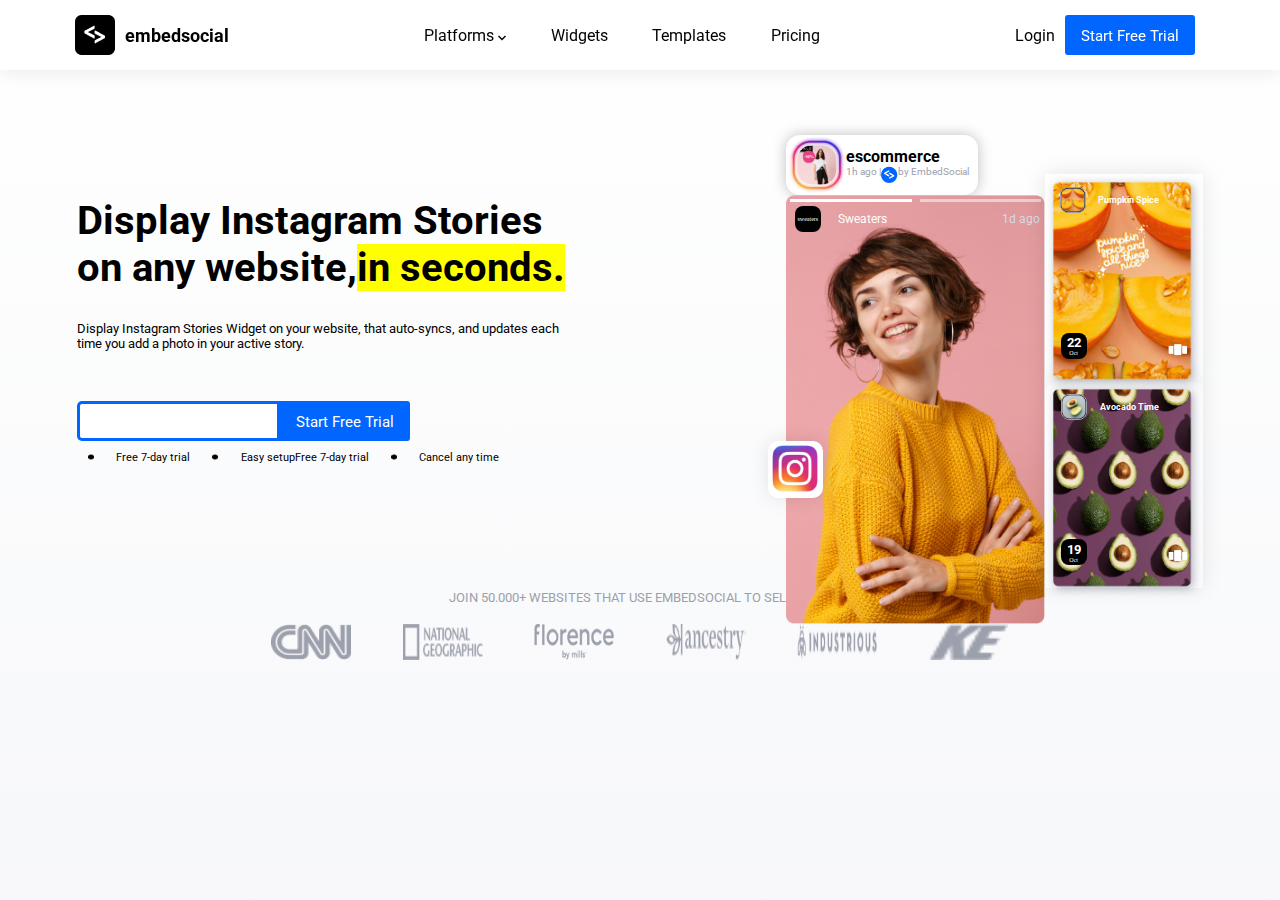
==== index.html @ 0c696ae3 "[200~" ====
<!DOCTYPE html>
<html lang="en">

<head>
    <meta charset="UTF-8">
    <meta name="viewport" content="width=device-width, initial-scale=1.0">
    <title>Figma_Task1</title>
    <!-- Fonts -->
    <link rel="preconnect" href="https://fonts.googleapis.com">
    <link rel="preconnect" href="https://fonts.gstatic.com" crossorigin>
    <link href="https://fonts.googleapis.com/css2?family=Roboto:wght@400;900&display=swap" rel="stylesheet">

    <!--  -->
    <link rel="stylesheet" href="https://cdnjs.cloudflare.com/ajax/libs/font-awesome/6.4.2/css/all.min.css"
        integrity="sha512-z3gLpd7yknf1YoNbCzqRKc4qyor8gaKU1qmn+CShxbuBusANI9QpRohGBreCFkKxLhei6S9CQXFEbbKuqLg0DA=="
        crossorigin="anonymous" referrerpolicy="no-referrer" />
    <link rel="stylesheet" href="style.css">
</head>

<body>

    <!-- Header start -->
    <nav>
        <div class="logo">
            <img src="./assets//images/headerLogo.png" alt="logo">
            <b>embedsocial</b>
        </div>
        <div class="tabs">
            <a href="">Platforms <img src="./assets/images/arrow.png" alt=""></a>
            <a href="">Widgets</a>
            <a href="">Templates</a>
            <a href="">Pricing</a>
        </div>

        <div class="btns">
            <a href="">Login</a>
            <button class="blueBtn">Start Free Trial</button>
            <i class="fa fa-bars"></i>
        </div>

    </nav>
    <!-- Header end -->

    <!-- Home Section start -->


    <div class="home">

        <div class="homeC1 HeaderSpace">

        </div>
        <div class="homeC2">

            <div class="item1">

                <h1>Display Instagram Stories <br> on any website,<span style="background: yellow;">in seconds.</span>
                </h1>
                <p>Display Instagram Stories Widget on your website, that auto-syncs, and updates each time you add a
                    photo in your active story. </p>
                <div class="input">
                    <input type="search">
                    <button class="blueBtn" style="margin: 0;">Start Free Trial</button>
                    <div class="list">

                        <img src="./assets/images/dot.png" alt="">
                        <p>Free 7-day trial</p>
                        <img src="./assets/images/dot.png" alt="">
                        <p>Easy setupFree 7-day trial</p>
                        <img src="./assets/images/dot.png" alt="">
                        <p>Cancel any time</p>
                    </div>
                </div>

            </div>

            <div class="item2">
                <div class="item2-1">

                    <div class="popup">
                        <img class="img1" src="./assets/images/frame.png" alt="">
                        <img class="img2" src="./assets/images/dp.png" alt="">
                        <div>
                            <b>escommerce</b>
                            <span class="popu-text">1h ago | <img src="./assets/images/-logo.png" alt=""> by
                                EmbedSocial</span>
                        </div>
                    </div>
                    <div class="profile">
                        <img src="./assets/images/profile.png" alt="" width="100%">
                        <span class="insta"> <img src="./assets/images/insta.png" alt=""></span>
                        <span class="status1"></span>
                        <span class="status2"></span>
                        <div class="profLogo">
                            <span class="profLogo1">sweaters</span>
                            <p class="profLogo2">Sweaters</p>

                        </div>
                        <p class="statusTime">1d ago</p>
                    </div>
                </div>

                <div class="item2-2">
                    <div class="card card1">
                        <img src="./assets/images/card1.png" alt="" width="100%">
                        <div class="cardLogo">
                            <img src="./assets/images/cardTile1.png" class="cardLogo1">
                            <b class="cardLogo2">Pumpkin Spice</b>
                        </div>
                        <img class="card-icon" src="./assets/images/card-icon.png" alt="ytytyty">
                        <span class="profLogo1 pfl1"><div>22 </div>Oct</span>

                    </div>

                    <div class="card card2 ">
                        <img src="./assets/images/card2.png" alt="" width="100%">
                          <div class="cardLogo">
                            <img src="./assets/images/cardTile2.png" class="cardLogo1">
                            <b class="cardLogo2">Avocado Time</b>
                        </div>
                        <img class="card-icon" src="./assets/images/card-icon.png" alt="ytytyty">
                        <span class="profLogo1 pfl1"><div>19 </div>Oct</span>

                    </div>

                   
                </div>

            </div>
        </div>
        <div class="homeC3">
            <p>Join 50.000+ websites that use EmbedSocial to sell more</p>
            <div class="logos">
                <img src="./assets/images/Hlogo1.png" alt="" class="smImg">
                <img src="./assets/images/Hlogo2.png" alt="">
                <img src="./assets/images/Hlogo3.png" alt="">
                <img src="./assets/images/Hlogo4.png" alt="">
                <img src="./assets/images/Hlogo5.png" alt="">
                <img src="./assets/images/Hlogo6.png" alt="" class="smImg">

            </div>

        </div>
    </div>


    <!-- Home Section end -->
    <script src="index.js"></script>
</body>

</html>
---- style.css ----
* {
    margin: 0;
    padding: 0;
    box-sizing: border-box;
    transition: .5s ease-in;
    text-decoration: none;
    font-family: 'Roboto';
}

button {
    border: none;
    outline: none;
    cursor: pointer;
}

a {
    color: #000;
    font-family: "Roboto";
}

i {
    cursor: pointer;
}

.blueBtn {
    margin: 0 10px 0 10px;
    height: 40px;
    padding: 12px 16px;
    font-size: 15px;
    border-radius: 3px;
    background: #06F;
    color: #FFF;
}

/* Header start */

nav {
    position: fixed;
    right: 0;
    left: 0;
    top: 0;
    height: 70px;
    background: #FFF;
    box-shadow: 0px 0px 20px 0px rgba(0, 0, 0, 0.10);
    display: flex;
    justify-content: space-around;
    align-items: center;
}

.logo,
.btns {
    display: flex;
    align-items: center;
}

.logo b {
    margin-left: 10px;
    /* font-family: 'Roboto'; */
    font-size: 18px;
}

.tabs {
    display: flex;
    flex-basis: 38%;
    justify-content: space-evenly;
    align-items: center;
}

nav a:hover {
    border-bottom: 1.5px solid #06F;
}


.btns i {
    display: none;
}

/* Header end  */


/* Home Section start */
.home {

    height: 100vh;
    background: linear-gradient(180deg, rgba(214, 218, 228, 0.00) 0%, rgba(214, 218, 228, 0.20) 100%);
    display: grid;
    grid-template-columns: 88%;
    /* grid-template-rows: 9% 65% 12%; */

    grid-template-rows: 90px 400px 90px;
    justify-content: center;
    gap: 5%;
}

.homeC2 {
    /* border: 1px solid rgb(82, 21, 21); */
    display: grid;
    grid-template-columns: 55% 37%;
    justify-content: space-between;

}

.item1 {
    display: flex;
    flex-direction: column;
    gap: 50px;
    padding-top: 10%;
    /* text-align:justify; */
}

.item1 h1 {
    font-size: 40px;
}

.item1>p {
    font-size: small;
    width: 82%;
    margin-top: -20px;
}

.input {
    display: flex;
    justify-content: flex-start;
    flex-wrap: wrap;
}

.input button {
    border-radius: 0 3px 3px 0;
}

.item1 input {
    border-radius: 5px 0px 0px 5px;
    border: 3px solid #06F;
    height: 40px;
    padding: 5px 10px;
    margin-bottom: 10px;
    outline: none;
    /* padding: 16px 117px 16px 13px; */

}

.list {
    display: flex;
    justify-content: space-around;
    align-items: center;
    font-size: 11px;
    width: 70%;
}

.list img {
    width: 6px;
    height: 6px;
}

.item2 {
    /* background: lightpink; */
    display: flex;
    justify-content: space-between;
}

.item2-1 {
    width: 62%;
    /* border:1px solid #000; */
    display: flex;
    flex-direction: column;
    justify-content: space-around;
}

.popup {
    padding: 2px 39px 2px 2px;
    width: 192px;
    height: 60px;
    border-radius: 14px;
    background: #FFF;
    box-shadow: 0px 0px 13.44088077545166px 0px rgba(0, 0, 0, 0.25);
    display: flex;
    align-items: center;

}


.img1 {
    position: relative;
    height: 58px;
}

.img2 {
    position: absolute;
    height: 40px;
    padding-left: 9px;
}

.popu-text {
    color: #9CA0AC;
    font-size: 10px;
    display: flex;
    width: 130px;
}

.profile {
    width: 100%;
    position: relative;

}

.insta {
    width: 55px;
    padding: 4px 2px 2px 4px;
    position: absolute;
    right: 86%;
    bottom: 30%;
    border-radius: 10px;
    background: #FFF;
    box-shadow: 0px 0px 20px 0px rgba(0, 0, 0, 0.10);
}

.insta img {
    width: 95%;
}

.status1,
.status2 {
    position: absolute;
    width: 47%;
    height: 2.5px;
    top: 1%;
}

.status1 {
    background: #FFF;
    left: 1.5%;
}

.status2 {
    background: rgba(255, 255, 255, 0.50);
    right: 1.5%;
}

.profLogo,
.cardLogo {
    display: flex;
    justify-content: space-around;
    align-items: center;
    width: 42%;
    position: absolute;
    top: 2.5%;
}

.profLogo1,
.cardLogo1 {
    width: 26px;
    height: 26px;
    border-radius: 8px;
    background: #000;
    color: #FFF;
    font-family: Abril Fatface;
    font-size: 6px;
    display: flex;
    align-items: center;
    justify-content: center;

}

.profLogo2,
.cardLogo2 {
    color: #FFF;
    font-size: 12px;
}

.statusTime {
    color: #D6DAE4;
    position: absolute;
    top: 4%;
    right: 2%;
    font-size: 12px;
}

.item2-2 {
    /* background: #dae1f5; */
    height: 100%;
    width: 38%;
    display: flex;
    flex-direction: column;
    justify-content:center;
 /* background: #dae1f5; */
 /* width: 100%;
 display: grid;
 justify-items: right;
 grid-template-rows: 45% 50%;
 grid-template-columns: 100%;
 gap: 3%; */
}

.card {
    height: 86%;
    /* width: 94%;
    height: 90%; */
 
    height: 42%;
    position: relative;
    z-index: 0;
    box-shadow: 0px 0px 20px 0px rgba(0, 0, 0, 0.10);
    /* background-color: #06F; */

/* box-shadow:3px 3px 13px 0px rgba(156, 160, 172, 0.80); */
}
.card1{
    /* align-self: flex-end; */
    /* background: url("./assets/images/card1.png") no-repeat; */

}
.card2{
    /* align-self: flex-start;
    background: lightgrey url("./assets/images/card2.png") no-repeat;
 */
}
.cardLogo {
    position: absolute;
    left: 6%;
    top: 6%;
    width: 70%;
    /* background-color: #06F; */
    ;
}

.cardLogo1 {

    border: 1px solid #9CA0AC;


}

.cardLogo2 {
    font-size: 8.5px;

}

.card-icon,.pfl1 {
    position: absolute;
    bottom: 11%;
    right: 10%;
    z-index: 1;
}
.pfl1{
    left: 10%;
    flex-direction: column;
}
.pfl1 div{
    font-size: 12.5px;
    font-weight: bold;

}
.homeC3 {
    display: flex;
    flex-direction: column;
    justify-content: space-around;
    align-items: center;
    font-size: small;
    text-transform: uppercase;
    color: #9CA0AC;
    /* border: 1px solid hotpink; */
}

.logos {
    display: flex;
    justify-content: space-around;
    width: 70%;
}

.logos img {
    width: 80px;
    height: 36px;
}


/* Home Section end */







/* Responsiveness */
@media (max-width: 800px) {
    .btns i {
        display: block;
        font-size: 26px;
    }

    .tabs {
        display: none;
    }

    .tabs.active {
        display: flex;
        background: #FFF;
        flex-direction: column;
        height: 280px;
        width: 150px;
        box-shadow: 0px 0px 20px 0px rgba(0, 0, 0, 0.10);
        position: absolute;
        right: 14%;
        top: 80px;
    }

    .tabs a {
        padding-bottom: 5px;
    }

    .homeC3 {
        font-size: 12px;
    }

    .logos {
        width: 90%;
    }

    .logos img {
        width: 50px;
        height: 30px;
    }

    .item1 h1 {
        font-size: 30px;
    }
    .home {

        /* height: 100vh; */
        /* grid-template-rows: 9% 65% 12%;    */
             /* grid-template-rows: 9% 65% 65% 15%; */

        /* justify-content: center;
        gap: 5%; */
    }
    
    .homeC2 {
        /* grid-template-columns: 600px; */
    
        /* justify-content: space-between; */
    
    }
    
    
}

@media (max-width: 500px) {
    .blueBtn {
        display: none;
    }

    .btns a {
        margin-right: 10px;
    }

    .logos .smImg {
        width: 25px;
    }

    /* .logos img {
       
        width: 30px;
    height: 30px;
    } */
}
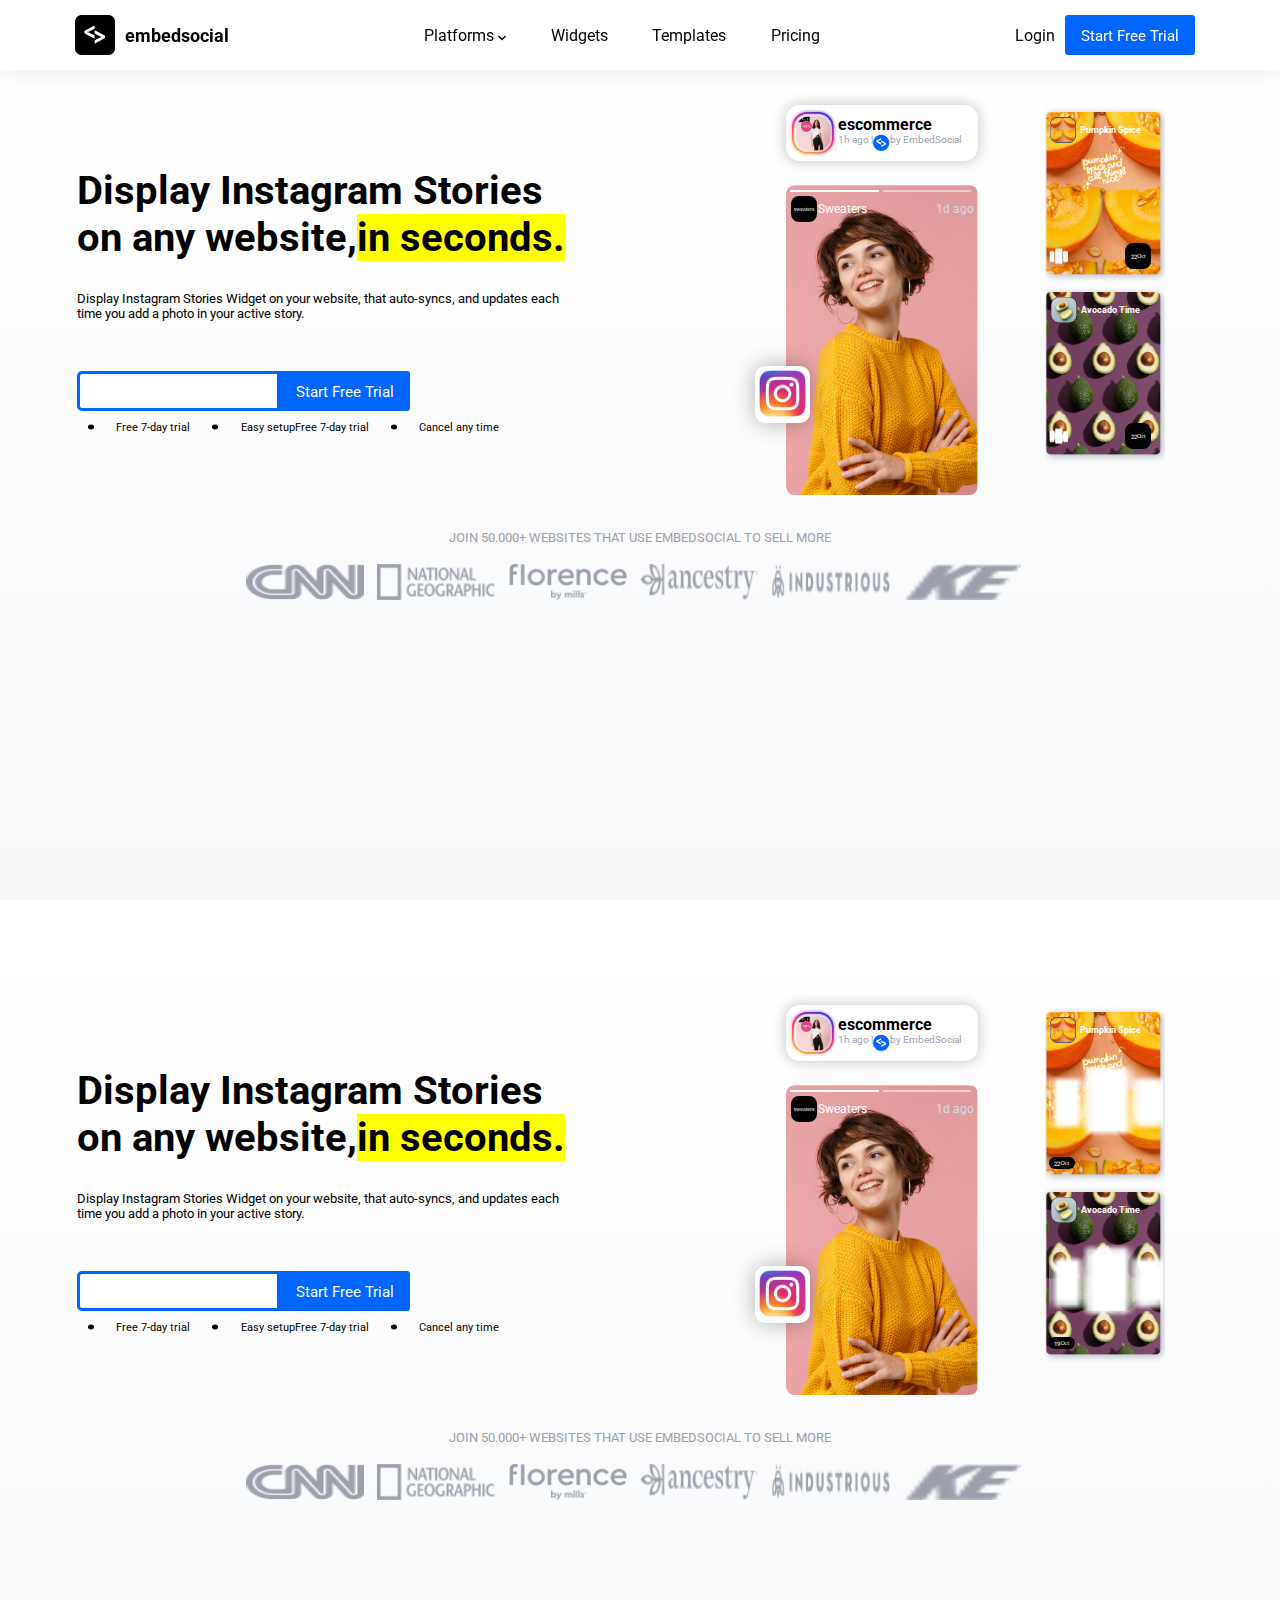
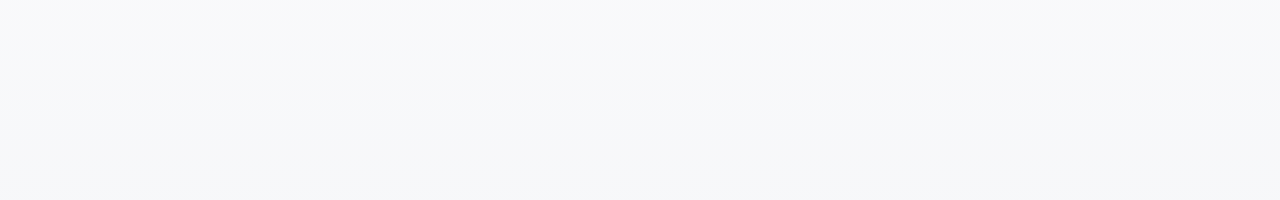
==== commit e631840f: "working on home page" ====
--- a/index.html
+++ b/index.html
@@ -78,51 +78,66 @@
 
                     <div class="popup">
                         <img class="img1" src="./assets/images/frame.png" alt="">
-                        <img class="img2" src="./assets/images/dp.png" alt="">
                         <div>
                             <b>escommerce</b>
                             <span class="popu-text">1h ago | <img src="./assets/images/-logo.png" alt=""> by
                                 EmbedSocial</span>
                         </div>
                     </div>
+
                     <div class="profile">
-                        <img src="./assets/images/profile.png" alt="" width="100%">
-                        <span class="insta"> <img src="./assets/images/insta.png" alt=""></span>
-                        <span class="status1"></span>
-                        <span class="status2"></span>
-                        <div class="profLogo">
+                        <div class="status">
+                            <span class="status1"></span>
+                            <span class="status2"></span>
+                        </div>
+
+
+                        <span class="profLogo">
                             <span class="profLogo1">sweaters</span>
                             <p class="profLogo2">Sweaters</p>
 
-                        </div>
-                        <p class="statusTime">1d ago</p>
+                        </span>
+                        <span class="statusTime">1d ago</span>
+                        <span class="insta"> 
+                            <img src="./assets/images/insta.png" alt="">
+                        </span>
+
+
                     </div>
                 </div>
 
                 <div class="item2-2">
                     <div class="card card1">
-                        <img src="./assets/images/card1.png" alt="" width="100%">
+                        <div class=" cardLogo">
+                            <img src="./assets/images/cardTile1.png" class="cardLogo1">
+                            <b class=" cardLogo2">Pumpkin Spice</b>
+                        </div>
+
+                        <div class="icon">
+                            <img src="./assets/images/card-icon.png" alt="ytytyty">
+                            <span class="profLogo1">
+                                <div>22 </div>Oct
+                            </span>
+                        </div>
+                        
+
+                    </div>
+
+                    <div class="card card2 ">
                         <div class="cardLogo">
-                            <img src="./assets/images/cardTile1.png" class="cardLogo1">
-                            <b class="cardLogo2">Pumpkin Spice</b>
-                        </div>
-                        <img class="card-icon" src="./assets/images/card-icon.png" alt="ytytyty">
-                        <span class="profLogo1 pfl1"><div>22 </div>Oct</span>
-
-                    </div>
-
-                    <div class="card card2 ">
-                        <img src="./assets/images/card2.png" alt="" width="100%">
-                          <div class="cardLogo">
                             <img src="./assets/images/cardTile2.png" class="cardLogo1">
                             <b class="cardLogo2">Avocado Time</b>
                         </div>
-                        <img class="card-icon" src="./assets/images/card-icon.png" alt="ytytyty">
-                        <span class="profLogo1 pfl1"><div>19 </div>Oct</span>
-
-                    </div>
-
-                   
+                        <div class="icon">
+                            <img  src="./assets/images/card-icon.png" >
+                            <span class="profLogo1">
+                                <div>22 </div>Oct
+                            </span>
+                        </div>
+
+                    </div>
+
+
                 </div>
 
             </div>
@@ -144,6 +159,136 @@
 
 
     <!-- Home Section end -->
+
+
+
+
+
+
+
+
+
+
+
+
+    
+    <!-- Home Section start -->
+
+
+    <div class="home">
+
+        <div class="homeC1 HeaderSpace">
+
+        </div>
+        <div class="homeC2">
+
+            <div class="item1">
+
+                <h1>Display Instagram Stories <br> on any website,<span style="background: yellow;">in seconds.</span>
+                </h1>
+                <p>Display Instagram Stories Widget on your website, that auto-syncs, and updates each time you add a
+                    photo in your active story. </p>
+                <div class="input">
+                    <input type="search">
+                    <button class="blueBtn" style="margin: 0;">Start Free Trial</button>
+                    <div class="list">
+
+                        <img src="./assets/images/dot.png" alt="">
+                        <p>Free 7-day trial</p>
+                        <img src="./assets/images/dot.png" alt="">
+                        <p>Easy setupFree 7-day trial</p>
+                        <img src="./assets/images/dot.png" alt="">
+                        <p>Cancel any time</p>
+                    </div>
+                </div>
+
+            </div>
+
+            <div class="item2">
+                <div class="item2-1">
+
+                    <div class="popup">
+                        <img class="img1" src="./assets/images/frame.png" alt="">
+                        <div>
+                            <b>escommerce</b>
+                            <span class="popu-text">1h ago | <img src="./assets/images/-logo.png" alt=""> by
+                                EmbedSocial</span>
+                        </div>
+                    </div>
+
+                    <div class="profile">
+                        <div class="status">
+                            <span class="status1"></span>
+                            <span class="status2"></span>
+                        </div>
+
+
+                        <span class="profLogo">
+                            <span class="profLogo1">sweaters</span>
+                            <p class="profLogo2">Sweaters</p>
+
+                        </span>
+                        <span class="statusTime">1d ago</span>
+                        <span class="insta"> 
+                            <img src="./assets/images/insta.png" alt="">
+                        </span>
+
+
+                    </div>
+                </div>
+
+                <div class="item2-2">
+                    <div class="card card1">
+                        <!-- <img src="./assets/images/card1.png" alt="" width="100%"> -->
+                        <div class="cardLogo">
+                            <img src="./assets/images/cardTile1.png" class="cardLogo1">
+                            <b class="profLogo2 cardLogo2">Pumpkin Spice</b>
+                        </div>
+                        <img class="card-icon" src="./assets/images/card-icon.png" alt="ytytyty">
+                        <span class="profLogo1 pfl1">
+                            <div>22 </div>Oct
+                        </span>
+
+                    </div>
+
+                    <div class="card card2 ">
+                        <!-- <img src="./assets/images/card2.png" alt="" width="100%"> -->
+                        <div class="cardLogo">
+                            <img src="./assets/images/cardTile2.png" class="cardLogo1">
+                            <b class="cardLogo2">Avocado Time</b>
+                        </div>
+                        <img class="card-icon" src="./assets/images/card-icon.png" alt="ytytyty">
+                        <span class="profLogo1 pfl1">
+                            <div>19 </div>Oct
+                        </span>
+
+                    </div>
+
+
+                </div>
+
+            </div>
+        </div>
+        <div class="homeC3">
+            <p>Join 50.000+ websites that use EmbedSocial to sell more</p>
+            <div class="logos">
+                <img src="./assets/images/Hlogo1.png" alt="" class="smImg">
+                <img src="./assets/images/Hlogo2.png" alt="">
+                <img src="./assets/images/Hlogo3.png" alt="">
+                <img src="./assets/images/Hlogo4.png" alt="">
+                <img src="./assets/images/Hlogo5.png" alt="">
+                <img src="./assets/images/Hlogo6.png" alt="" class="smImg">
+
+            </div>
+
+        </div>
+    </div>
+
+
+    <!-- Home Section end -->
+
+
+    
     <script src="index.js"></script>
 </body>
 
--- a/style.css
+++ b/style.css
@@ -85,15 +85,12 @@
     background: linear-gradient(180deg, rgba(214, 218, 228, 0.00) 0%, rgba(214, 218, 228, 0.20) 100%);
     display: grid;
     grid-template-columns: 88%;
-    /* grid-template-rows: 9% 65% 12%; */
-
     grid-template-rows: 90px 400px 90px;
     justify-content: center;
-    gap: 5%;
+    gap: 15px;
 }
 
 .homeC2 {
-    /* border: 1px solid rgb(82, 21, 21); */
     display: grid;
     grid-template-columns: 55% 37%;
     justify-content: space-between;
@@ -105,7 +102,6 @@
     flex-direction: column;
     gap: 50px;
     padding-top: 10%;
-    /* text-align:justify; */
 }
 
 .item1 h1 {
@@ -135,7 +131,6 @@
     padding: 5px 10px;
     margin-bottom: 10px;
     outline: none;
-    /* padding: 16px 117px 16px 13px; */
 
 }
 
@@ -153,43 +148,33 @@
 }
 
 .item2 {
-    /* background: lightpink; */
     display: flex;
     justify-content: space-between;
 }
 
 .item2-1 {
-    width: 62%;
-    /* border:1px solid #000; */
-    display: flex;
-    flex-direction: column;
-    justify-content: space-around;
+    display: grid;
+    grid-template-rows: 80px 310px;
+   
 }
 
 .popup {
-    padding: 2px 39px 2px 2px;
+    padding: 3px 39px 3px 2px;
     width: 192px;
-    height: 60px;
+    height: 56px;
     border-radius: 14px;
     background: #FFF;
-    box-shadow: 0px 0px 13.44088077545166px 0px rgba(0, 0, 0, 0.25);
-    display: flex;
-    align-items: center;
-
-}
-
-
-.img1 {
-    position: relative;
-    height: 58px;
-}
-
-.img2 {
-    position: absolute;
-    height: 40px;
-    padding-left: 9px;
-}
-
+    box-shadow: 0px 0px 14px 0px rgba(0, 0, 0, 0.25);
+        display: flex;
+    align-items: center;
+
+}
+
+.img1{
+    background: url("./assets//images/dp.png") no-repeat center ;
+    background-size:70%;
+    height: 50px;
+}
 .popu-text {
     color: #9CA0AC;
     font-size: 10px;
@@ -198,20 +183,25 @@
 }
 
 .profile {
-    width: 100%;
-    position: relative;
-
-}
-
+    display: flex;
+    flex-direction:column ;
+    padding: 5px 4px;
+    border-radius: 8.945px;
+    background: url("./assets/images/profile.png") no-repeat;
+   background-size: cover;
+}
+
+.status{
+    display: flex;
+    gap: 4px;
+}
 .insta {
+    padding: 4px 2px 2px 4px;
+    background: #FFF;
+    border-radius: 10px;
+    box-shadow: 0px 0px 22.13578224182129px 0px rgba(0, 0, 0, 0.30);
     width: 55px;
-    padding: 4px 2px 2px 4px;
-    position: absolute;
-    right: 86%;
-    bottom: 30%;
-    border-radius: 10px;
-    background: #FFF;
-    box-shadow: 0px 0px 20px 0px rgba(0, 0, 0, 0.10);
+    margin: 150px 0 0 -35px;
 }
 
 .insta img {
@@ -220,20 +210,17 @@
 
 .status1,
 .status2 {
-    position: absolute;
-    width: 47%;
-    height: 2.5px;
-    top: 1%;
+    width: 48%;
+    height: 2px;
 }
 
 .status1 {
     background: #FFF;
-    left: 1.5%;
 }
 
 .status2 {
     background: rgba(255, 255, 255, 0.50);
-    right: 1.5%;
+  
 }
 
 .profLogo,
@@ -242,8 +229,8 @@
     justify-content: space-around;
     align-items: center;
     width: 42%;
-    position: absolute;
-    top: 2.5%;
+    margin-top: 4px;
+ 
 }
 
 .profLogo1,
@@ -269,87 +256,47 @@
 
 .statusTime {
     color: #D6DAE4;
-    position: absolute;
-    top: 4%;
-    right: 2%;
+    align-self: flex-end;
     font-size: 12px;
+    margin-top: -20px;
 }
 
 .item2-2 {
-    /* background: #dae1f5; */
-    height: 100%;
     width: 38%;
-    display: flex;
-    flex-direction: column;
-    justify-content:center;
- /* background: #dae1f5; */
- /* width: 100%;
- display: grid;
- justify-items: right;
- grid-template-rows: 45% 50%;
- grid-template-columns: 100%;
- gap: 3%; */
 }
 
 .card {
-    height: 86%;
-    /* width: 94%;
-    height: 90%; */
- 
-    height: 42%;
-    position: relative;
-    z-index: 0;
-    box-shadow: 0px 0px 20px 0px rgba(0, 0, 0, 0.10);
-    /* background-color: #06F; */
-
-/* box-shadow:3px 3px 13px 0px rgba(156, 160, 172, 0.80); */
-}
+height: 180px;
+width: 120px;
+display: flex;
+flex-direction: column;
+justify-content: space-between;
+   padding: 8px 2px 16px 4px;
+    box-shadow: -20px 0px -20px 0px rgba(0, 0, 0, 0.10);}
 .card1{
-    /* align-self: flex-end; */
-    /* background: url("./assets/images/card1.png") no-repeat; */
-
+    background: url("./assets/images/card1.png") no-repeat center;
+    background-size: cover ;
+}
+.card b{
+    font-size: 8.5px;
 }
 .card2{
-    /* align-self: flex-start;
-    background: lightgrey url("./assets/images/card2.png") no-repeat;
- */
-}
+    background: url("./assets/images/card2.png") no-repeat center;
+    background-size: cover ;
+}
+
 .cardLogo {
-    position: absolute;
-    left: 6%;
-    top: 6%;
-    width: 70%;
-    /* background-color: #06F; */
-    ;
-}
-
-.cardLogo1 {
-
-    border: 1px solid #9CA0AC;
-
-
-}
-
-.cardLogo2 {
+   
+    width: 82%;
     font-size: 8.5px;
 
 }
-
-.card-icon,.pfl1 {
-    position: absolute;
-    bottom: 11%;
-    right: 10%;
-    z-index: 1;
-}
-.pfl1{
-    left: 10%;
-    flex-direction: column;
-}
-.pfl1 div{
-    font-size: 12.5px;
-    font-weight: bold;
-
-}
+.icon{
+    display: flex;
+    justify-content: space-between;
+    width: 90%;
+}
+
 .homeC3 {
     display: flex;
     flex-direction: column;
@@ -362,14 +309,16 @@
 }
 
 .logos {
-    display: flex;
-    justify-content: space-around;
+    display: grid;
+    grid-template-columns: repeat(6, 1fr);
     width: 70%;
 }
 
 .logos img {
-    width: 80px;
+    width: 90%;
     height: 36px;
+    /* width: 80px;
+    height: 36px; */
 }
 
 
@@ -424,24 +373,33 @@
     .item1 h1 {
         font-size: 30px;
     }
+
     .home {
 
-        /* height: 100vh; */
+        height: 850px;
         /* grid-template-rows: 9% 65% 12%;    */
-             /* grid-template-rows: 9% 65% 65% 15%; */
+        grid-template-rows: 70px 850px 100px;
+        border: 1px solid salmon;
 
         /* justify-content: center;
         gap: 5%; */
     }
-    
+
+    .home>div {
+        border: 1px solid rgb(117, 22, 11);
+
+    }
+
     .homeC2 {
-        /* grid-template-columns: 600px; */
-    
+        grid-template-columns: 96vw;
+        grid-template-rows: 50%;
         /* justify-content: space-between; */
-    
-    }
-    
-    
+
+    }
+
+.item2-2{
+    flex-direction: row;
+}
 }
 
 @media (max-width: 500px) {
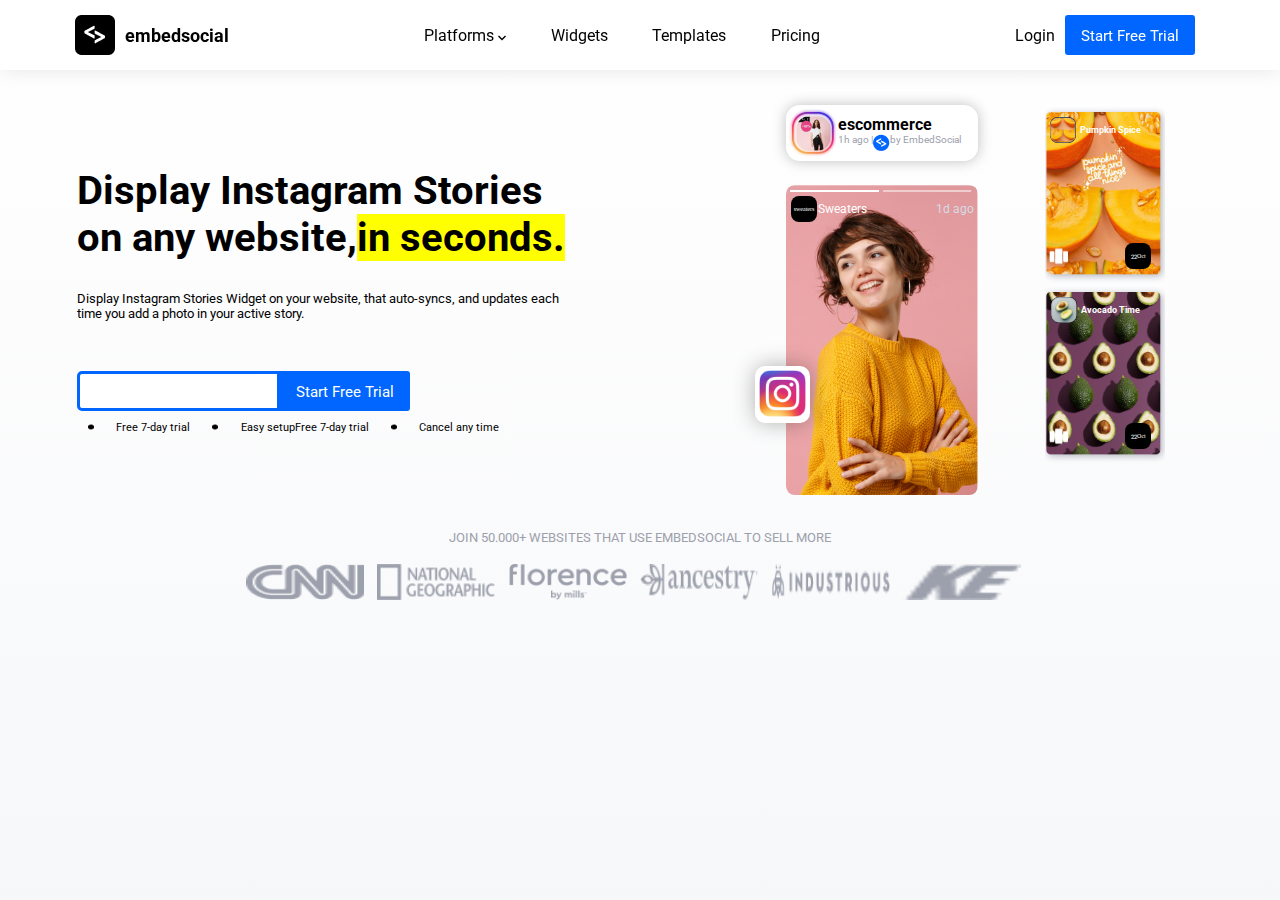
==== commit f134d06d: "home page complete" ====
--- a/index.html
+++ b/index.html
@@ -172,9 +172,10 @@
 
 
     
+
     <!-- Home Section start -->
 
-
+<!-- 
     <div class="home">
 
         <div class="homeC1 HeaderSpace">
@@ -239,28 +240,32 @@
 
                 <div class="item2-2">
                     <div class="card card1">
-                        <!-- <img src="./assets/images/card1.png" alt="" width="100%"> -->
-                        <div class="cardLogo">
+                        <div class=" cardLogo">
                             <img src="./assets/images/cardTile1.png" class="cardLogo1">
-                            <b class="profLogo2 cardLogo2">Pumpkin Spice</b>
-                        </div>
-                        <img class="card-icon" src="./assets/images/card-icon.png" alt="ytytyty">
-                        <span class="profLogo1 pfl1">
-                            <div>22 </div>Oct
-                        </span>
+                            <b class=" cardLogo2">Pumpkin Spice</b>
+                        </div>
+
+                        <div class="icon">
+                            <img src="./assets/images/card-icon.png" alt="ytytyty">
+                            <span class="profLogo1">
+                                <div>22 </div>Oct
+                            </span>
+                        </div>
+                        
 
                     </div>
 
                     <div class="card card2 ">
-                        <!-- <img src="./assets/images/card2.png" alt="" width="100%"> -->
                         <div class="cardLogo">
                             <img src="./assets/images/cardTile2.png" class="cardLogo1">
                             <b class="cardLogo2">Avocado Time</b>
                         </div>
-                        <img class="card-icon" src="./assets/images/card-icon.png" alt="ytytyty">
-                        <span class="profLogo1 pfl1">
-                            <div>19 </div>Oct
-                        </span>
+                        <div class="icon">
+                            <img  src="./assets/images/card-icon.png" >
+                            <span class="profLogo1">
+                                <div>22 </div>Oct
+                            </span>
+                        </div>
 
                     </div>
 
@@ -282,11 +287,10 @@
             </div>
 
         </div>
-    </div>
+    </div> -->
 
 
     <!-- Home Section end -->
-
 
     
     <script src="index.js"></script>
--- a/style.css
+++ b/style.css
@@ -155,7 +155,7 @@
 .item2-1 {
     display: grid;
     grid-template-rows: 80px 310px;
-   
+
 }
 
 .popup {
@@ -165,16 +165,17 @@
     border-radius: 14px;
     background: #FFF;
     box-shadow: 0px 0px 14px 0px rgba(0, 0, 0, 0.25);
-        display: flex;
-    align-items: center;
-
-}
-
-.img1{
-    background: url("./assets//images/dp.png") no-repeat center ;
-    background-size:70%;
+    display: flex;
+    align-items: center;
+
+}
+
+.img1 {
+    background: url("./assets//images/dp.png") no-repeat center;
+    background-size: 70%;
     height: 50px;
 }
+
 .popu-text {
     color: #9CA0AC;
     font-size: 10px;
@@ -184,17 +185,18 @@
 
 .profile {
     display: flex;
-    flex-direction:column ;
+    flex-direction: column;
     padding: 5px 4px;
     border-radius: 8.945px;
     background: url("./assets/images/profile.png") no-repeat;
-   background-size: cover;
-}
-
-.status{
+    background-size: cover;
+}
+
+.status {
     display: flex;
     gap: 4px;
 }
+
 .insta {
     padding: 4px 2px 2px 4px;
     background: #FFF;
@@ -220,7 +222,7 @@
 
 .status2 {
     background: rgba(255, 255, 255, 0.50);
-  
+
 }
 
 .profLogo,
@@ -230,7 +232,7 @@
     align-items: center;
     width: 42%;
     margin-top: 4px;
- 
+
 }
 
 .profLogo1,
@@ -263,35 +265,42 @@
 
 .item2-2 {
     width: 38%;
+
+
 }
 
 .card {
-height: 180px;
-width: 120px;
-display: flex;
-flex-direction: column;
-justify-content: space-between;
-   padding: 8px 2px 16px 4px;
-    box-shadow: -20px 0px -20px 0px rgba(0, 0, 0, 0.10);}
-.card1{
+    height: 180px;
+    width: 120px;
+    display: flex;
+    flex-direction: column;
+    justify-content: space-between;
+    padding: 8px 2px 16px 4px;
+    box-shadow: -20px 0px -20px 0px rgba(0, 0, 0, 0.10);
+}
+
+.card1 {
     background: url("./assets/images/card1.png") no-repeat center;
-    background-size: cover ;
-}
-.card b{
+    background-size: cover;
+}
+
+.card b {
     font-size: 8.5px;
 }
-.card2{
+
+.card2 {
     background: url("./assets/images/card2.png") no-repeat center;
-    background-size: cover ;
+    background-size: cover;
 }
 
 .cardLogo {
-   
+
     width: 82%;
     font-size: 8.5px;
 
 }
-.icon{
+
+.icon {
     display: flex;
     justify-content: space-between;
     width: 90%;
@@ -376,7 +385,7 @@
 
     .home {
 
-        height: 850px;
+        height: max-content;
         /* grid-template-rows: 9% 65% 12%;    */
         grid-template-rows: 70px 850px 100px;
         border: 1px solid salmon;
@@ -386,7 +395,7 @@
     }
 
     .home>div {
-        border: 1px solid rgb(117, 22, 11);
+        /* border: 1px solid rgb(117, 22, 11); */
 
     }
 
@@ -397,11 +406,43 @@
 
     }
 
+    .item2 {
+
+        /* width: 50%; */
+        justify-content: center;
+        /* border: 1px solid rgb(117, 22, 11); */
+
+    }
+
+    .item2-2 {
+        display: flex;
+        width: 50%;
+        justify-content: space-around;
+        /* border: 1px solid rgb(117, 22, 11); */
+        align-items: center;
+    }
+
+    .card {
+        height: 250px;
+        width: 150px;
+        border-radius: 30px;
+        padding: 12px 2px 16px 4px;
+    
+    }
+}
+@media (max-width: 650px) {
 .item2-2{
-    flex-direction: row;
-}
-}
-
+    flex-direction: column;
+}
+.card {
+    height: 180px;
+    width: 120px;
+    border-radius: 30px;
+    padding: 12px 2px 16px 4px;
+
+}
+
+}
 @media (max-width: 500px) {
     .blueBtn {
         display: none;
@@ -414,7 +455,43 @@
     .logos .smImg {
         width: 25px;
     }
-
+    .list {
+    
+        width: 95%;
+    }
+    .item2-1{
+        grid-template-columns: 150px;
+    }
+    /* .popup{
+       margin-left: -20px;
+    } */
+    .card {
+        height: 160px;
+        width: 100px;
+    }    
+.card1{
+    margin-bottom: -110px;
+}
+.card2{
+    margin-bottom: -40px;
+ 
+}
+.insta{
+    width: 38px;
+    margin: 150px 0 0 -18px;
+}
+.logos , .homeC3>p{
+    width: 98vw;
+    justify-items:center ;
+}
+
+.logos img{
+    width: 40px;
+}
+    /* .profile, .popup
+    {
+        width:90%;
+    } */
     /* .logos img {
        
         width: 30px;
